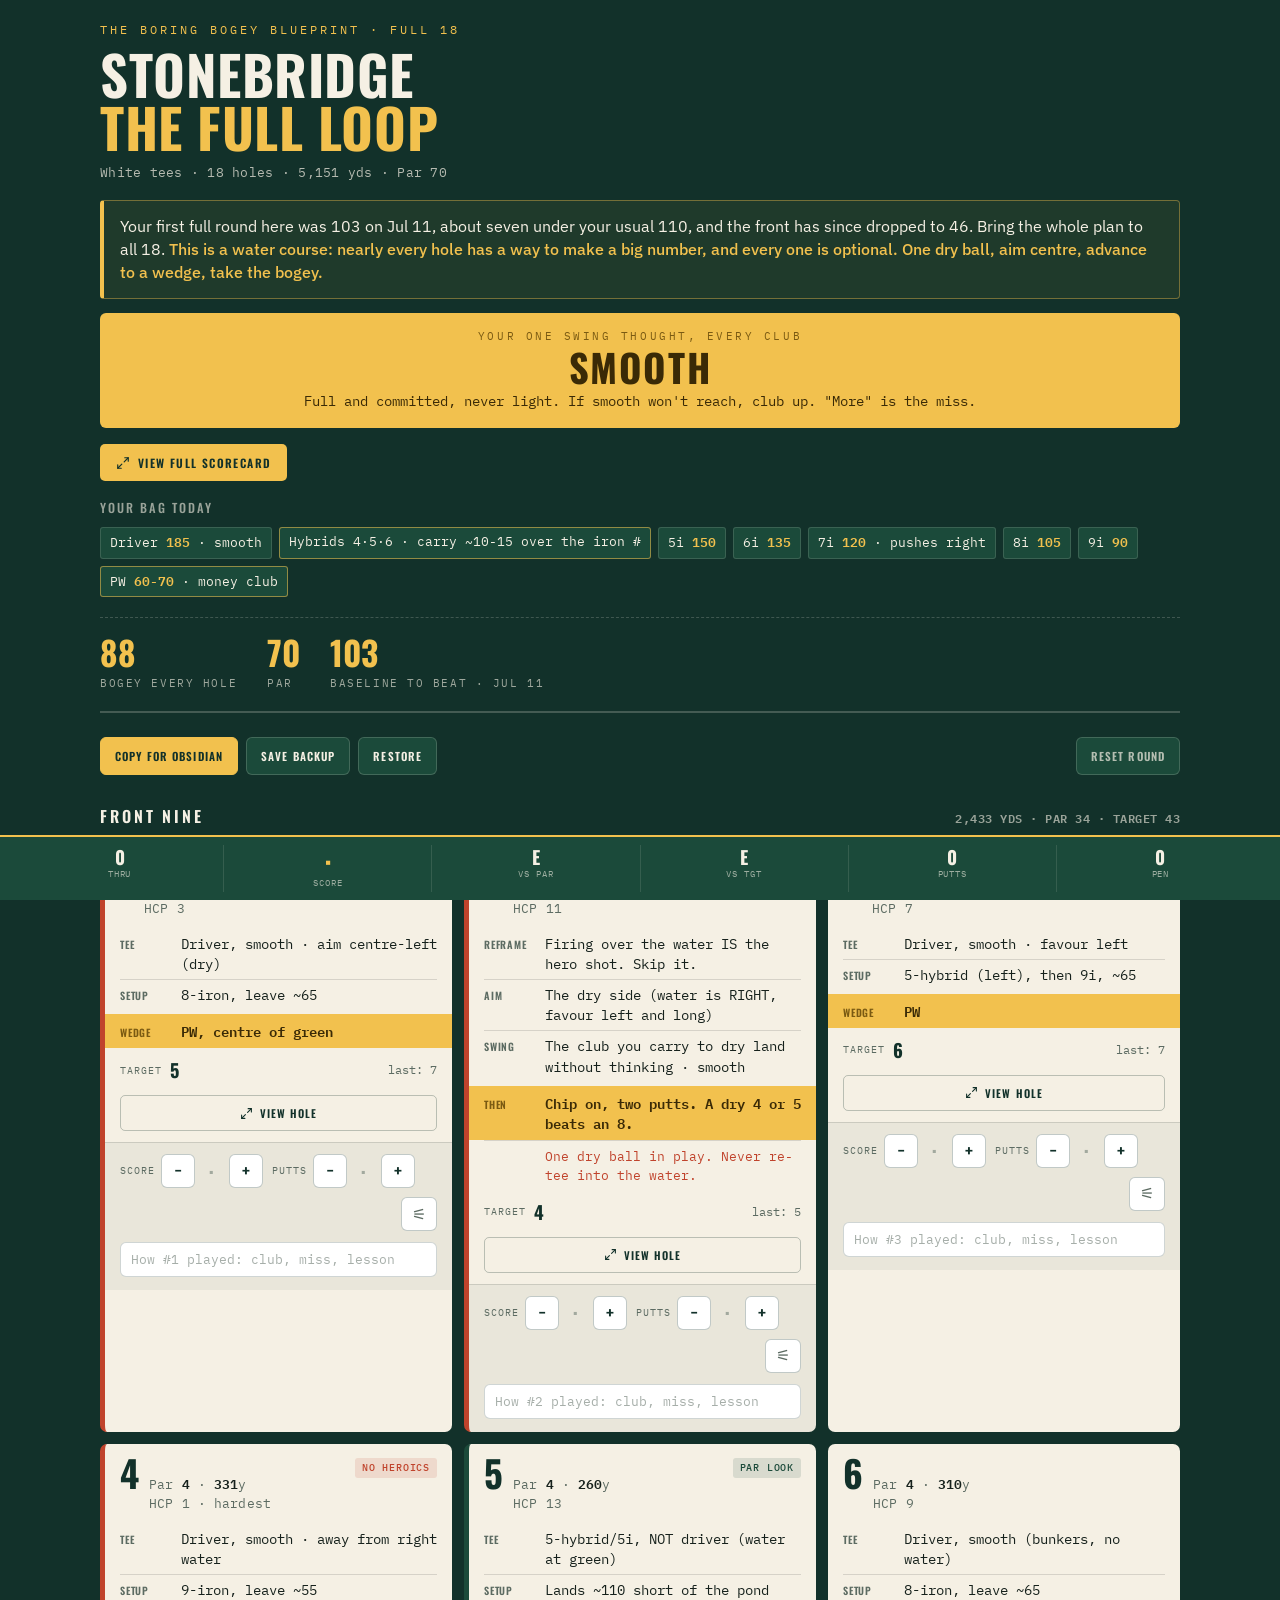
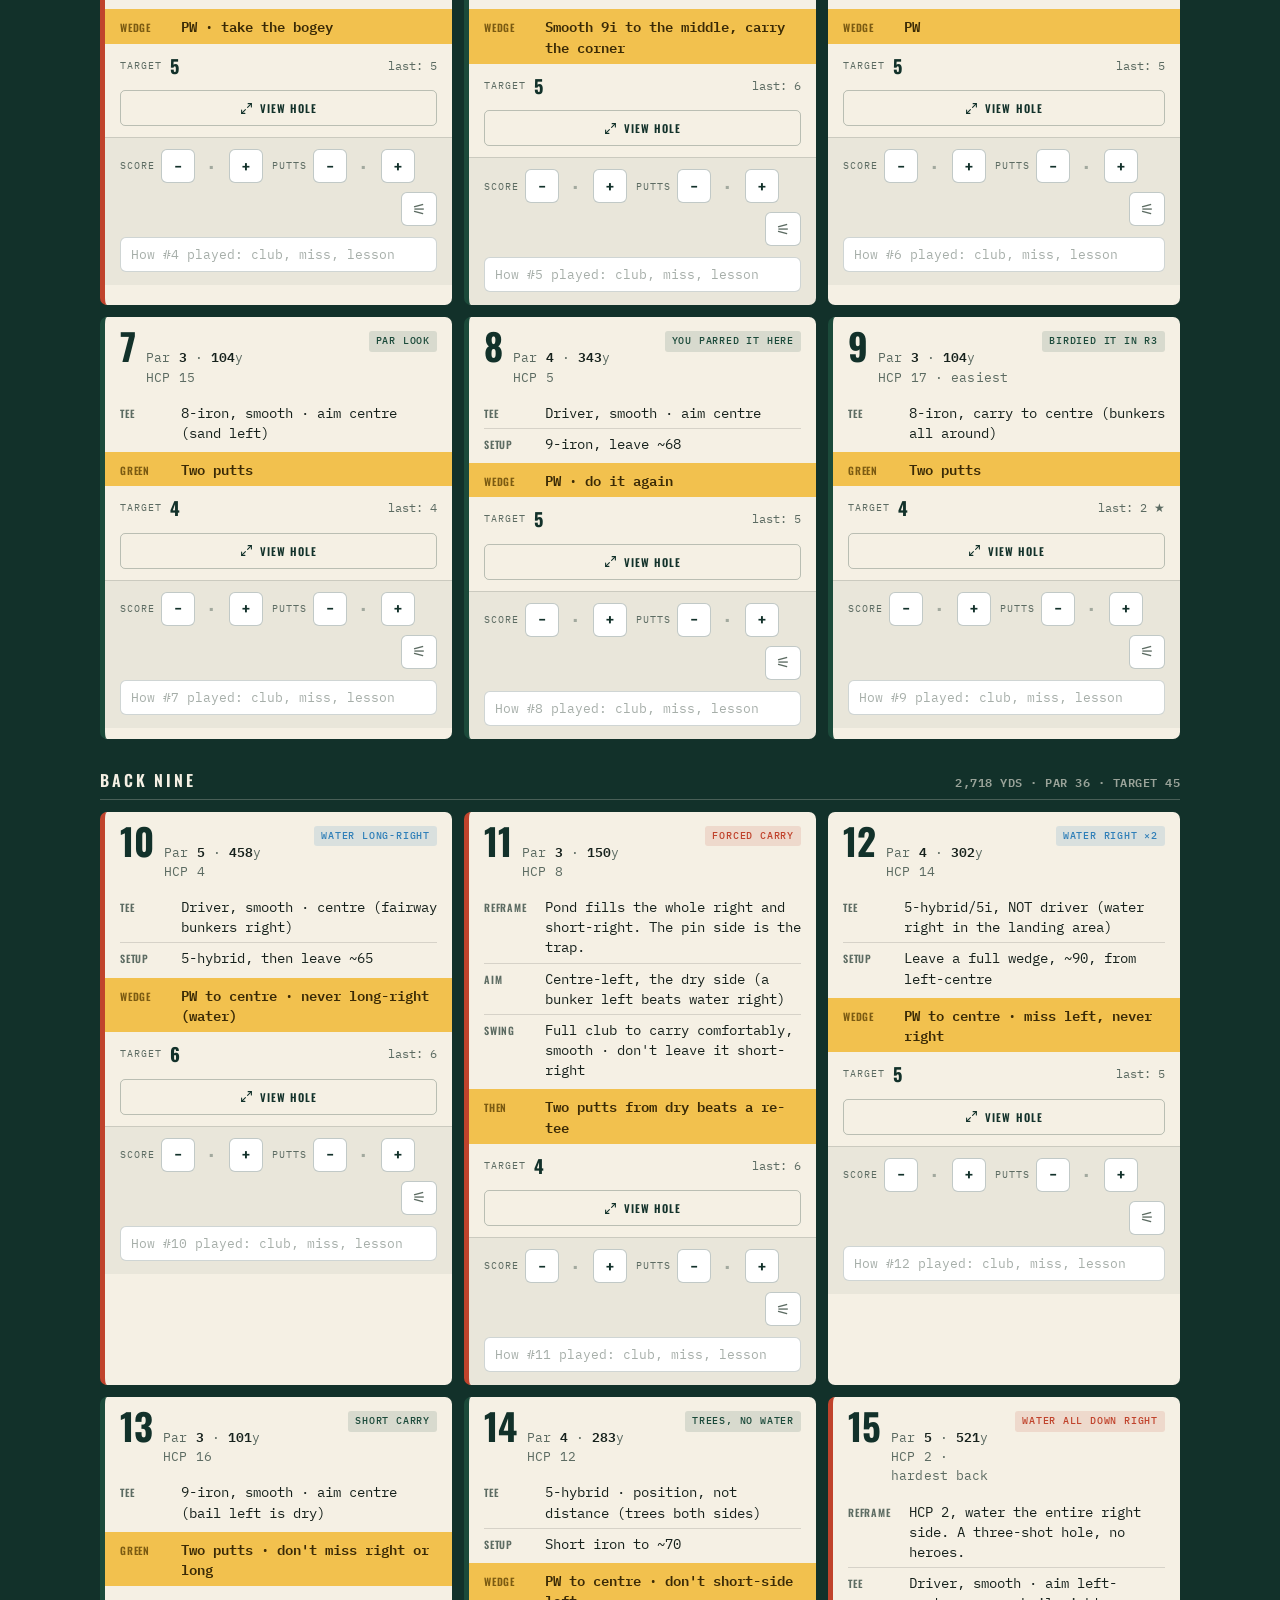
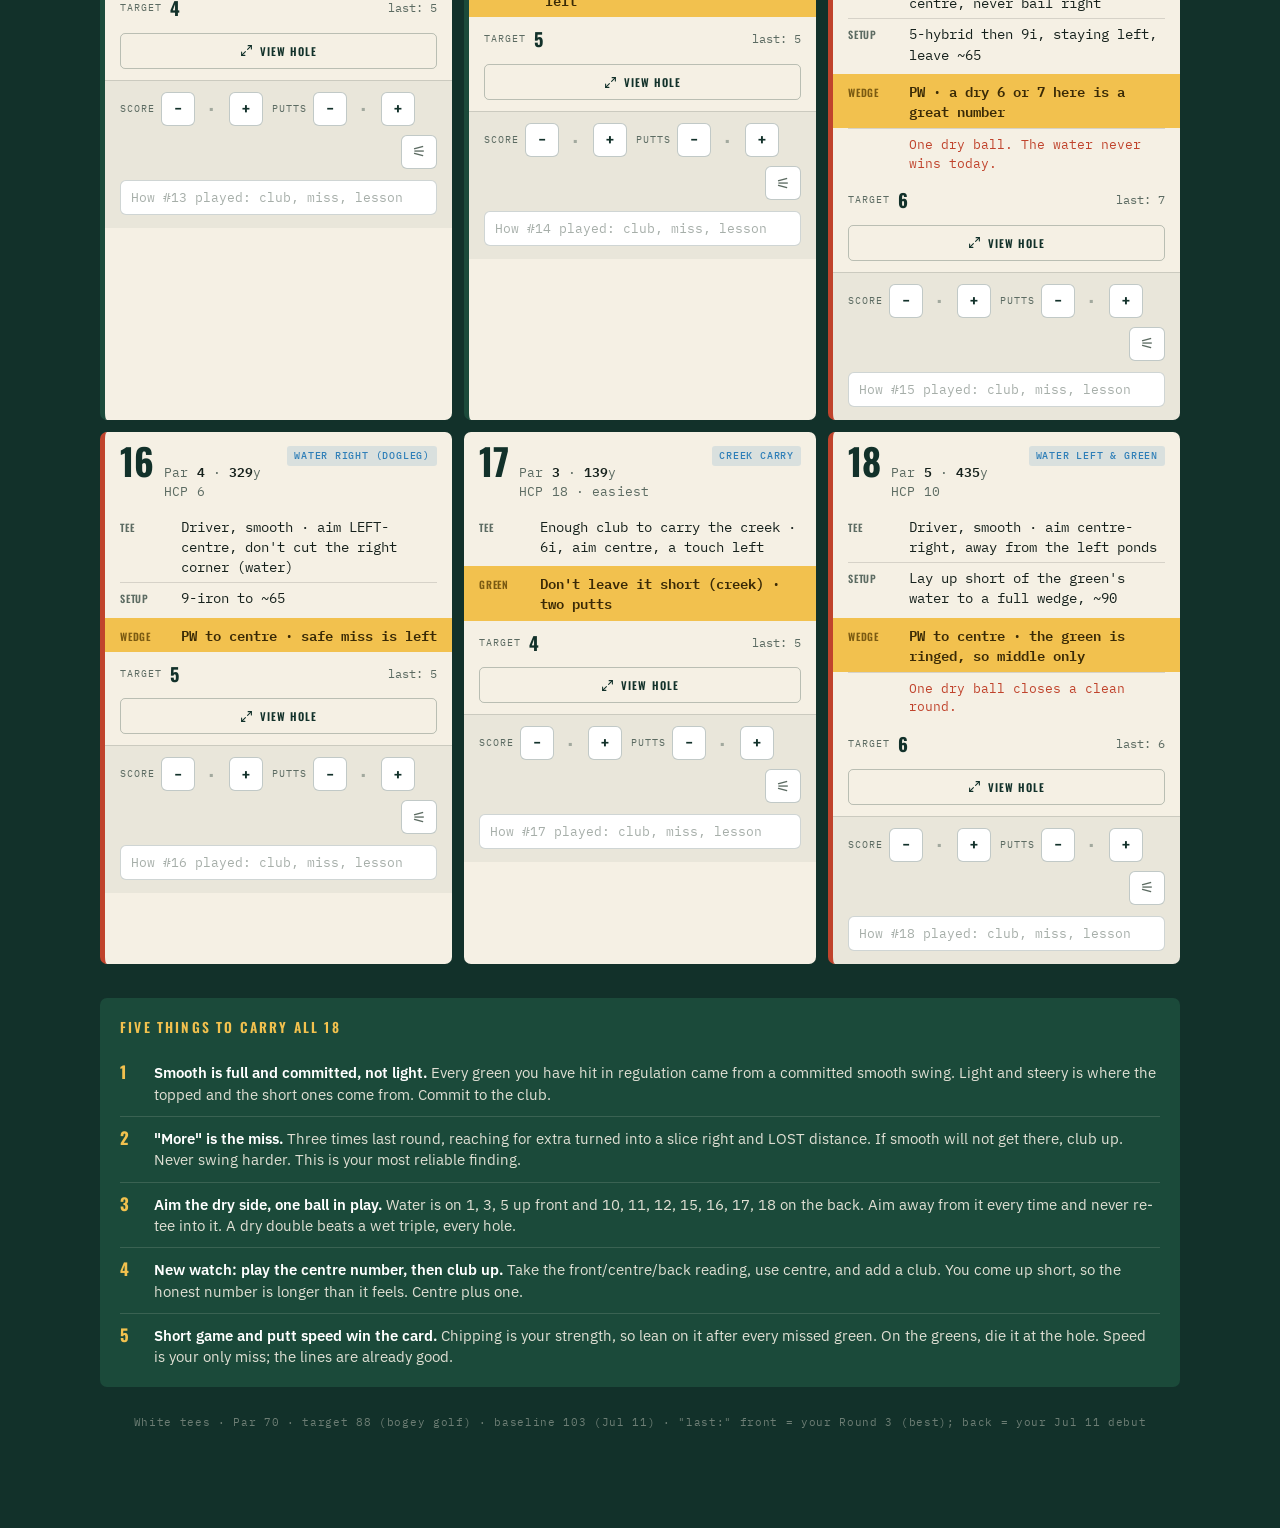
==== courses/stonebridge.html @ 6f376fc8 "Add golf tracker v1: Stonebridge full-18 card + dashboard - CONFIG-driven caddy card with live round" ====
<!DOCTYPE html>
<html lang="en">
<head>
<meta charset="UTF-8">
<meta name="viewport" content="width=device-width, initial-scale=1">
<title>Stonebridge · Full 18 · Boring Bogey</title>
<meta name="theme-color" content="#12312a">
<link rel="manifest" href="../manifest.webmanifest">
<link rel="preconnect" href="https://fonts.googleapis.com">
<link rel="preconnect" href="https://fonts.gstatic.com" crossorigin>
<link href="https://fonts.googleapis.com/css2?family=Oswald:wght@400;500;600;700&family=IBM+Plex+Mono:wght@400;500;600&family=IBM+Plex+Sans:wght@400;500&display=swap" rel="stylesheet">
<link rel="stylesheet" href="../assets/bbb.css">
</head>
<body>
<div class="wrap" id="app"></div>

<div class="lb" id="lb" role="dialog" aria-modal="true" aria-label="Hole photo">
  <div class="lb-inner">
    <div class="lb-bar">
      <span class="lb-h" id="lbH">Hole <b>1</b></span>
      <span class="lb-meta" id="lbMeta"></span>
      <button class="lb-close" id="lbClose">Close &#10005;</button>
    </div>
    <div class="lb-stage">
      <img class="lb-img" id="lbImg" alt="">
      <div class="lb-fallback" id="lbFallback"></div>
    </div>
    <div class="lb-nav" id="lbNav">
      <button id="lbPrev">&lsaquo; Prev hole</button>
      <button id="lbNext">Next hole &rsaquo;</button>
    </div>
  </div>
</div>

<script src="../assets/renderer.js"></script>
<script src="../assets/tracker.js"></script>
<script>
  fetch('../data/courses/stonebridge.json')
    .then(function (r) { if (!r.ok) throw new Error('HTTP ' + r.status); return r.json(); })
    .then(function (C) { BBB.render(C); BBB.initTracker(C); })
    .catch(function (e) {
      document.getElementById('app').innerHTML =
        '<p style="font-family:IBM Plex Mono,monospace;padding:20px 4px">Could not load course data (' + e.message + '). Open this on the hosted site so it can fetch its data.</p>';
    });
  if ('serviceWorker' in navigator) { navigator.serviceWorker.register('../sw.js').catch(function () {}); }
</script>
</body>
</html>
---- assets/bbb.css ----
/* Boring Bogey Blueprint — shared caddy + dashboard styles */
:root{
  --pine:#12312a; --fairway:#1b4a3a; --cream:#f5f0e4; --ink:#16211c;
  --pencil:#f2c14e; --flag:#c0432c; --water:#2f7fb8;
  --line:rgba(22,33,28,.14); --muted:#5c6b62;
  --over:#f2a99c; --under:#9fe3b8;
}
*{box-sizing:border-box;margin:0;padding:0}
html{-webkit-text-size-adjust:100%}
body{background:var(--pine);color:var(--cream);font-family:"IBM Plex Sans",system-ui,sans-serif;line-height:1.45;padding:22px 16px 96px}
.wrap{max-width:1080px;margin:0 auto}
a{color:var(--pencil)}

/* ---- header ---- */
header{border-bottom:2px solid rgba(245,240,228,.22);padding-bottom:20px;margin-bottom:24px}
.eyebrow{font-family:"IBM Plex Mono",monospace;font-size:.72rem;letter-spacing:.26em;text-transform:uppercase;color:var(--pencil);margin-bottom:8px}
h1{font-family:"Oswald",sans-serif;font-weight:700;font-size:clamp(2rem,7vw,3.4rem);line-height:.98;letter-spacing:.01em;text-transform:uppercase}
h1 span{color:var(--pencil);display:block}
.sub{font-family:"IBM Plex Mono",monospace;font-size:.82rem;color:rgba(245,240,228,.72);margin-top:10px;letter-spacing:.02em}
.thesis{margin-top:18px;padding:14px 16px;border:1px solid rgba(242,193,78,.4);border-left:4px solid var(--pencil);background:rgba(242,193,78,.06);border-radius:4px;font-size:.98rem}
.thesis b{color:var(--pencil);font-weight:500}
.tempo{margin-top:14px;padding:16px;background:var(--pencil);color:#3a2a06;border-radius:6px;text-align:center}
.tempo .lab{font-family:"IBM Plex Mono",monospace;font-size:.66rem;letter-spacing:.24em;text-transform:uppercase;color:#7a5a12}
.tempo .word{font-family:"Oswald";font-weight:700;font-size:2.4rem;line-height:1;letter-spacing:.04em;text-transform:uppercase;margin:4px 0 6px}
.tempo .note{font-size:.86rem;font-family:"IBM Plex Mono",monospace}
.card-btn{margin-top:16px;display:inline-flex;align-items:center;gap:8px;font-family:"Oswald";font-weight:600;text-transform:uppercase;letter-spacing:.12em;font-size:.72rem;color:var(--pine);background:var(--pencil);border:none;border-radius:5px;padding:10px 16px;cursor:pointer}
.card-btn:hover,.card-btn:focus-visible{filter:brightness(1.06);outline:none}
.card-btn svg{width:14px;height:14px}

/* ---- bag ---- */
.bag{margin-top:18px}
.bag-title{font-family:"Oswald";font-weight:500;text-transform:uppercase;letter-spacing:.16em;font-size:.78rem;color:rgba(245,240,228,.6);margin-bottom:10px}
.clubs{display:flex;flex-wrap:wrap;gap:7px}
.club{font-family:"IBM Plex Mono",monospace;font-size:.8rem;background:var(--fairway);border:1px solid rgba(245,240,228,.14);border-radius:3px;padding:5px 9px;white-space:nowrap}
.club b{color:var(--pencil);font-weight:600}
.club.star{border-color:rgba(242,193,78,.55)}

/* ---- stats ---- */
.score-strip{display:flex;flex-wrap:wrap;gap:18px 30px;margin-top:20px;padding-top:18px;border-top:1px dashed rgba(245,240,228,.2)}
.stat .n{font-family:"Oswald";font-weight:700;font-size:2.1rem;line-height:1;color:var(--pencil)}
.stat .l{font-family:"IBM Plex Mono",monospace;font-size:.7rem;letter-spacing:.14em;text-transform:uppercase;color:rgba(245,240,228,.62);margin-top:5px}

/* ---- nine header + grid ---- */
.nine{font-family:"Oswald";font-weight:600;text-transform:uppercase;letter-spacing:.18em;font-size:1rem;margin:30px 0 12px;padding-bottom:7px;border-bottom:1px solid rgba(245,240,228,.24);display:flex;justify-content:space-between;align-items:baseline}
.nine .tot{font-family:"IBM Plex Mono",monospace;font-size:.76rem;letter-spacing:.04em;color:rgba(245,240,228,.6)}
.grid{display:grid;grid-template-columns:1fr;gap:12px}
@media(min-width:640px){.grid{grid-template-columns:1fr 1fr}}
@media(min-width:940px){.grid{grid-template-columns:1fr 1fr 1fr}}

/* ---- hole card ---- */
.hole{background:var(--cream);color:var(--ink);border-radius:7px;padding:14px 15px 13px;position:relative;overflow:hidden;display:flex;flex-direction:column}
.hole.hard{border-left:5px solid var(--flag)}
.hole.short{border-left:5px solid var(--fairway)}
.htop{display:flex;align-items:baseline;gap:10px;margin-bottom:11px}
.num{font-family:"Oswald";font-weight:700;font-size:2.3rem;line-height:.8;color:var(--pine)}
.meta{font-family:"IBM Plex Mono",monospace;font-size:.82rem;color:var(--muted);letter-spacing:.01em}
.meta b{color:var(--ink);font-weight:600}
.meta .alt{color:var(--water)}
.tag{margin-left:auto;font-family:"IBM Plex Mono",monospace;font-size:.62rem;letter-spacing:.08em;text-transform:uppercase;padding:3px 7px;border-radius:3px;font-weight:500;white-space:nowrap;align-self:flex-start}
.tag.par{background:rgba(27,74,58,.13);color:var(--fairway)}
.tag.flag{background:rgba(192,67,44,.13);color:var(--flag)}
.tag.water{background:rgba(47,127,184,.14);color:var(--water)}
.flow{display:flex;flex-direction:column;gap:0}
.step{display:flex;align-items:baseline;gap:9px;padding:5px 0;border-top:1px solid var(--line)}
.step:first-child{border-top:none}
.step .k{font-family:"Oswald";font-weight:600;text-transform:uppercase;letter-spacing:.08em;font-size:.64rem;color:var(--muted);width:52px;flex-shrink:0;padding-top:2px}
.step .v{font-family:"IBM Plex Mono",monospace;font-size:.87rem;color:var(--ink)}
.step.wedge{background:var(--pencil);margin:4px -15px 0;padding:7px 15px;border:none}
.step.wedge .k{color:#7a5a12}
.step.wedge .v{color:#3a2a06;font-weight:600}
.step.note{padding-top:7px}
.step.note .v{color:var(--flag);font-size:.8rem}
.step.tee2 .v{color:var(--water);font-size:.8rem}
.target{margin-top:9px;display:flex;align-items:center;gap:8px;font-family:"IBM Plex Mono",monospace;font-size:.8rem}
.target .lab{color:var(--muted);text-transform:uppercase;letter-spacing:.1em;font-size:.62rem}
.target .sc{font-family:"Oswald";font-weight:700;font-size:1.15rem;color:var(--pine)}
.target .last{margin-left:auto;color:var(--muted);font-size:.72rem}
.viewbtn{margin-top:11px;width:100%;display:flex;align-items:center;justify-content:center;gap:7px;font-family:"Oswald";font-weight:600;text-transform:uppercase;letter-spacing:.1em;font-size:.68rem;color:var(--pine);background:transparent;border:1px solid rgba(18,49,42,.26);border-radius:5px;padding:9px;cursor:pointer;transition:background .15s,border-color .15s}
.viewbtn:hover,.viewbtn:focus-visible{background:rgba(18,49,42,.07);border-color:var(--pine);outline:none}
.viewbtn svg{width:13px;height:13px}

/* ---- tracker ---- */
.trk{margin:11px -15px -13px;padding:11px 15px 13px;background:rgba(18,49,42,.05);border-top:1px solid var(--line);display:flex;flex-wrap:wrap;align-items:center;gap:9px}
.trk-grp{display:flex;align-items:center;gap:6px}
.trk-lab{font-family:"IBM Plex Mono",monospace;font-size:.6rem;letter-spacing:.1em;text-transform:uppercase;color:var(--muted)}
.stp{display:inline-flex;align-items:center;gap:2px}
.stp button{width:34px;height:34px;border:1px solid rgba(18,49,42,.26);background:#fff;color:var(--pine);font-family:"Oswald";font-weight:700;font-size:1.1rem;line-height:1;border-radius:6px;cursor:pointer}
.stp button:active{background:rgba(18,49,42,.1)}
.stv{min-width:30px;text-align:center;font-family:"Oswald";font-weight:700;font-size:1.25rem;color:var(--pine);cursor:pointer}
.stv.empty{color:rgba(92,107,98,.5)}
.pen{margin-left:auto;width:36px;height:34px;border:1px solid rgba(18,49,42,.26);background:#fff;color:var(--muted);font-size:1rem;border-radius:6px;cursor:pointer}
.pen.on{background:var(--flag);border-color:var(--flag);color:#fff}
.adj{flex:1 1 100%;margin-top:2px;font-family:"IBM Plex Mono",monospace;font-size:.8rem;color:var(--ink);background:#fff;border:1px solid rgba(18,49,42,.2);border-radius:6px;padding:8px 10px}
.adj::placeholder{color:rgba(92,107,98,.55)}

/* ---- tools row ---- */
.tools{display:flex;flex-wrap:wrap;gap:8px;margin:24px 0 4px}
.tools button,.tools label{font-family:"Oswald";font-weight:600;text-transform:uppercase;letter-spacing:.1em;font-size:.7rem;color:var(--cream);background:var(--fairway);border:1px solid rgba(245,240,228,.18);border-radius:6px;padding:10px 14px;cursor:pointer}
.tools button:hover,.tools label:hover{background:#245b47}
.tools .prime{background:var(--pencil);color:var(--pine);border-color:var(--pencil)}
.tools .tReset{margin-left:auto;color:rgba(245,240,228,.7)}
.tools input[type=file]{display:none}

/* ---- fixed summary bar ---- */
.summary{position:fixed;left:0;right:0;bottom:0;z-index:900;background:var(--fairway);border-top:2px solid var(--pencil);display:flex;padding:8px max(16px,env(safe-area-inset-left)) calc(8px + env(safe-area-inset-bottom))}
.summary .cell{flex:1;text-align:center;padding:2px 4px;border-right:1px solid rgba(245,240,228,.12)}
.summary .cell:last-child{border-right:none}
.summary .cell .cn{font-family:"Oswald";font-weight:700;font-size:1.15rem;line-height:1.05;color:var(--cream)}
.summary .cell.big .cn{font-size:1.7rem;color:var(--pencil)}
.summary .cell .cl{font-family:"IBM Plex Mono",monospace;font-size:.56rem;letter-spacing:.1em;text-transform:uppercase;color:rgba(245,240,228,.6);margin-top:1px}
.summary .over{color:var(--over)}
.summary .under{color:var(--under)}

/* ---- keys ---- */
.keys{margin-top:34px;background:var(--fairway);border-radius:7px;padding:20px 20px 8px}
.keys h2{font-family:"Oswald";font-weight:600;text-transform:uppercase;letter-spacing:.16em;font-size:.85rem;color:var(--pencil);margin-bottom:14px}
.key{display:flex;gap:12px;padding:11px 0;border-top:1px solid rgba(245,240,228,.14)}
.key:first-of-type{border-top:none}
.key .i{font-family:"Oswald";font-weight:700;color:var(--pencil);font-size:1.05rem;line-height:1.2;flex-shrink:0;width:22px}
.key .t{font-size:.92rem;color:rgba(245,240,228,.9)}
.key .t b{color:#fff;font-weight:600}
footer{margin-top:26px;text-align:center;font-family:"IBM Plex Mono",monospace;font-size:.7rem;color:rgba(245,240,228,.4);letter-spacing:.06em;line-height:1.7}

/* ---- lightbox ---- */
.lb{position:fixed;inset:0;background:rgba(6,18,14,.95);display:none;align-items:center;justify-content:center;padding:18px;z-index:999}
.lb.open{display:flex}
.lb-inner{max-width:1100px;width:100%;display:flex;flex-direction:column;gap:13px}
.lb-bar{display:flex;align-items:baseline;gap:12px;color:var(--cream)}
.lb-h{font-family:"Oswald";font-weight:700;text-transform:uppercase;letter-spacing:.04em;font-size:1.35rem}
.lb-h b{color:var(--pencil)}
.lb-meta{font-family:"IBM Plex Mono",monospace;font-size:.85rem;color:rgba(245,240,228,.7)}
.lb-close{margin-left:auto;background:transparent;border:1px solid rgba(245,240,228,.4);color:var(--cream);font-family:"Oswald";font-weight:600;font-size:.8rem;letter-spacing:.1em;text-transform:uppercase;padding:8px 14px;border-radius:5px;cursor:pointer}
.lb-close:hover,.lb-close:focus-visible{background:rgba(245,240,228,.12);outline:none}
.lb-stage{position:relative;background:rgba(0,0,0,.35);border-radius:8px;overflow:hidden;display:flex;align-items:center;justify-content:center;min-height:220px}
.lb-img{max-width:100%;max-height:74vh;display:block;object-fit:contain}
.lb-fallback{display:none;padding:44px 22px;text-align:center;color:rgba(245,240,228,.82);font-size:.95rem;line-height:1.6;font-family:"IBM Plex Mono",monospace}
.lb-fallback a{color:var(--pencil)}
.lb-nav{display:flex;justify-content:space-between;gap:12px}
.lb-nav.hide{display:none}
.lb-nav button{flex:1;background:var(--fairway);border:1px solid rgba(245,240,228,.18);color:var(--cream);font-family:"Oswald";font-weight:600;text-transform:uppercase;letter-spacing:.1em;font-size:.8rem;padding:12px;border-radius:6px;cursor:pointer}
.lb-nav button:hover,.lb-nav button:focus-visible{background:#245b47;outline:none}

/* ---- dashboard ---- */
.dash-sec{margin-top:34px}
.dash-sec h2{font-family:"Oswald";font-weight:600;text-transform:uppercase;letter-spacing:.16em;font-size:.9rem;color:var(--pencil);margin-bottom:14px;padding-bottom:7px;border-bottom:1px solid rgba(245,240,228,.24)}
.chart-card{background:var(--fairway);border-radius:7px;padding:18px}
.chart-card .ct{font-family:"IBM Plex Mono",monospace;font-size:.74rem;color:rgba(245,240,228,.7);margin-bottom:8px;letter-spacing:.04em}
.chart-card svg{width:100%;height:auto;display:block;overflow:visible}
.rounds{display:flex;flex-direction:column;gap:10px}
.rd{background:var(--cream);color:var(--ink);border-radius:7px;padding:13px 15px;display:flex;flex-wrap:wrap;align-items:baseline;gap:6px 12px}
.rd .rd-score{font-family:"Oswald";font-weight:700;font-size:1.9rem;line-height:.9;color:var(--pine)}
.rd .rd-par{font-family:"IBM Plex Mono",monospace;font-size:.82rem;color:var(--muted)}
.rd .rd-course{font-family:"Oswald";font-weight:600;text-transform:uppercase;letter-spacing:.05em;font-size:.9rem;color:var(--ink)}
.rd .rd-meta{font-family:"IBM Plex Mono",monospace;font-size:.72rem;color:var(--muted);width:100%}
.rd .rd-note{font-size:.86rem;color:var(--ink);width:100%;opacity:.85}
.rd .rd-flag{font-family:"IBM Plex Mono",monospace;font-size:.6rem;letter-spacing:.08em;text-transform:uppercase;color:var(--flag);border:1px solid rgba(192,67,44,.4);border-radius:3px;padding:2px 5px}
.course-links{display:flex;flex-wrap:wrap;gap:10px}
.course-links a{font-family:"Oswald";font-weight:600;text-transform:uppercase;letter-spacing:.08em;font-size:.82rem;color:var(--pine);background:var(--pencil);border-radius:6px;padding:12px 16px;text-decoration:none}
.course-links .soon{background:var(--fairway);color:rgba(245,240,228,.6);cursor:default}

/* ---- print ---- */
@media print{
  body{background:#fff;color:#000;padding:0}
  .thesis,.tempo{background:none;color:#000}
  .tempo{border:2px solid #f2c14e}
  .hole{border:1px solid #ccc}
  .step.wedge{background:#f2c14e !important;-webkit-print-color-adjust:exact;print-color-adjust:exact}
  .keys{background:#f0ede4;color:#000}
  .grid{grid-template-columns:1fr 1fr 1fr}
  .club{border:1px solid #999}
  .viewbtn,.card-btn{display:none}
  .summary,.tools,.trk,.adj{display:none !important}
}
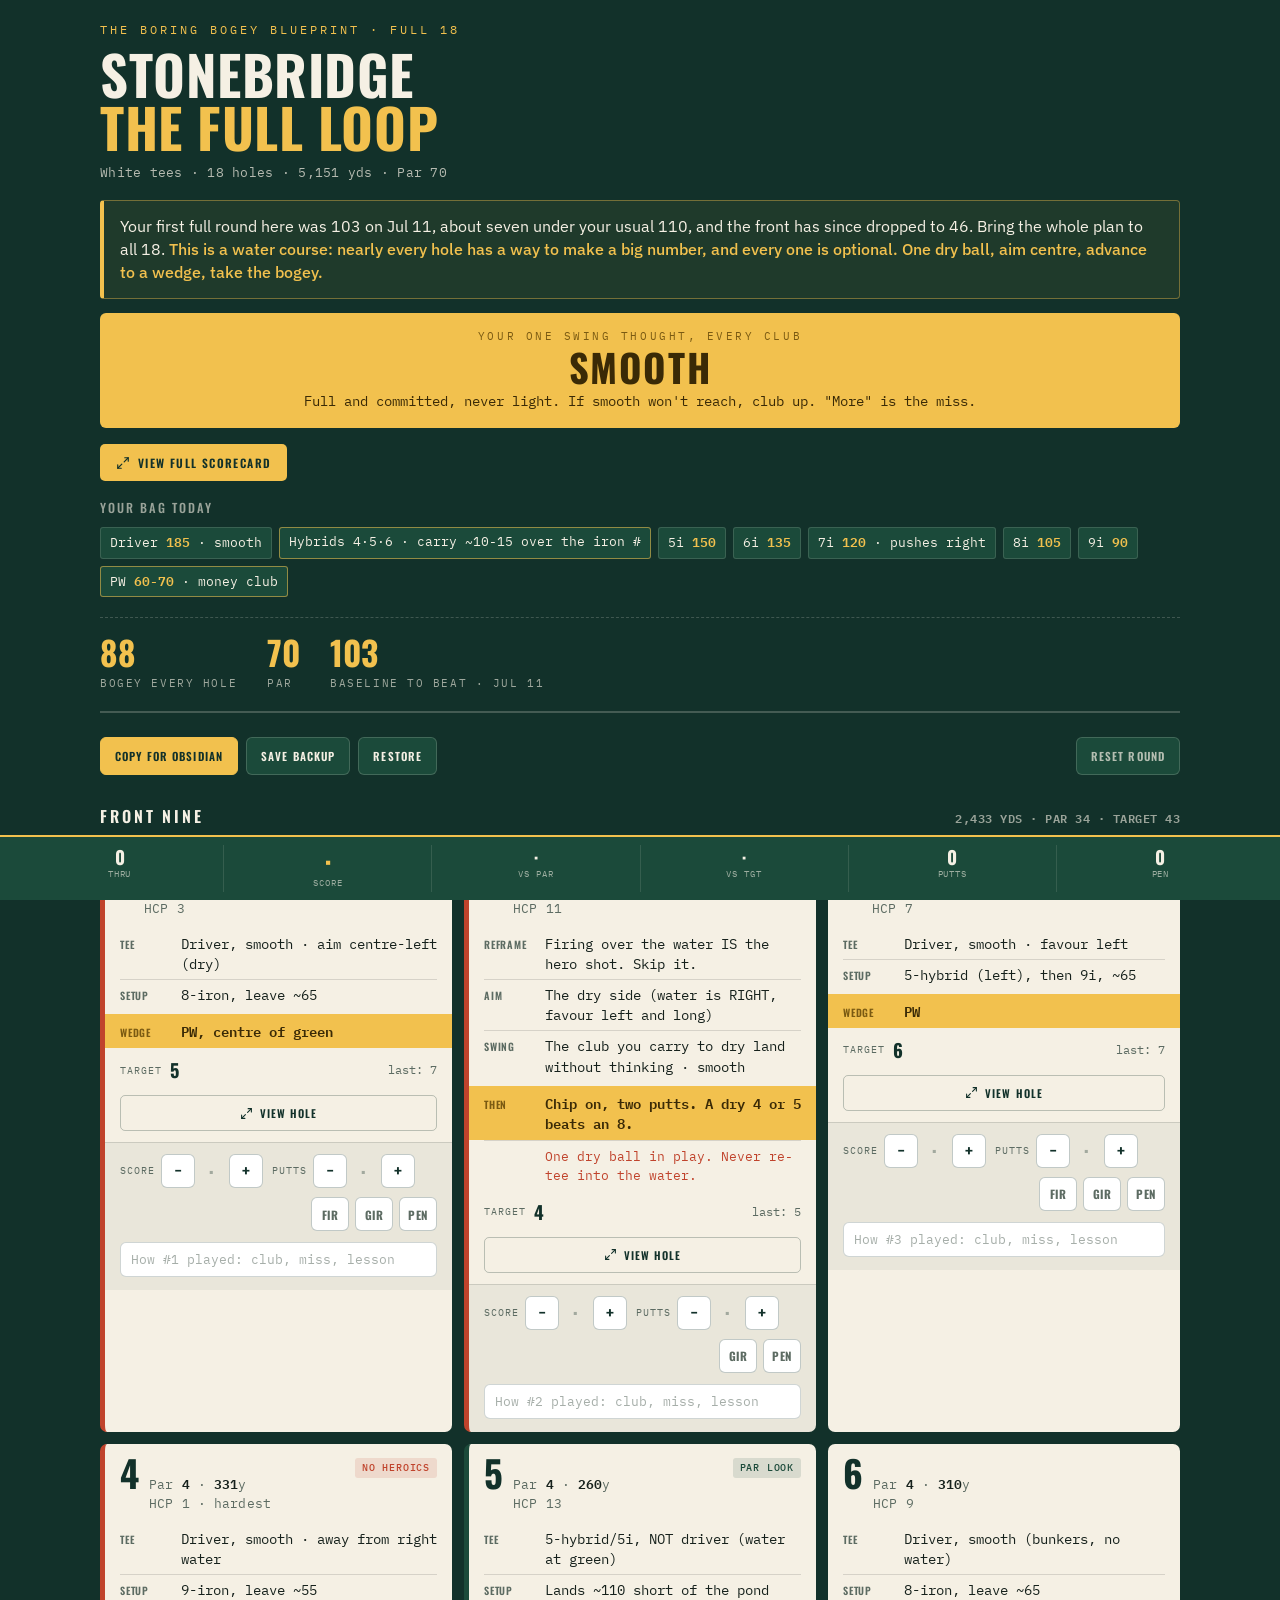
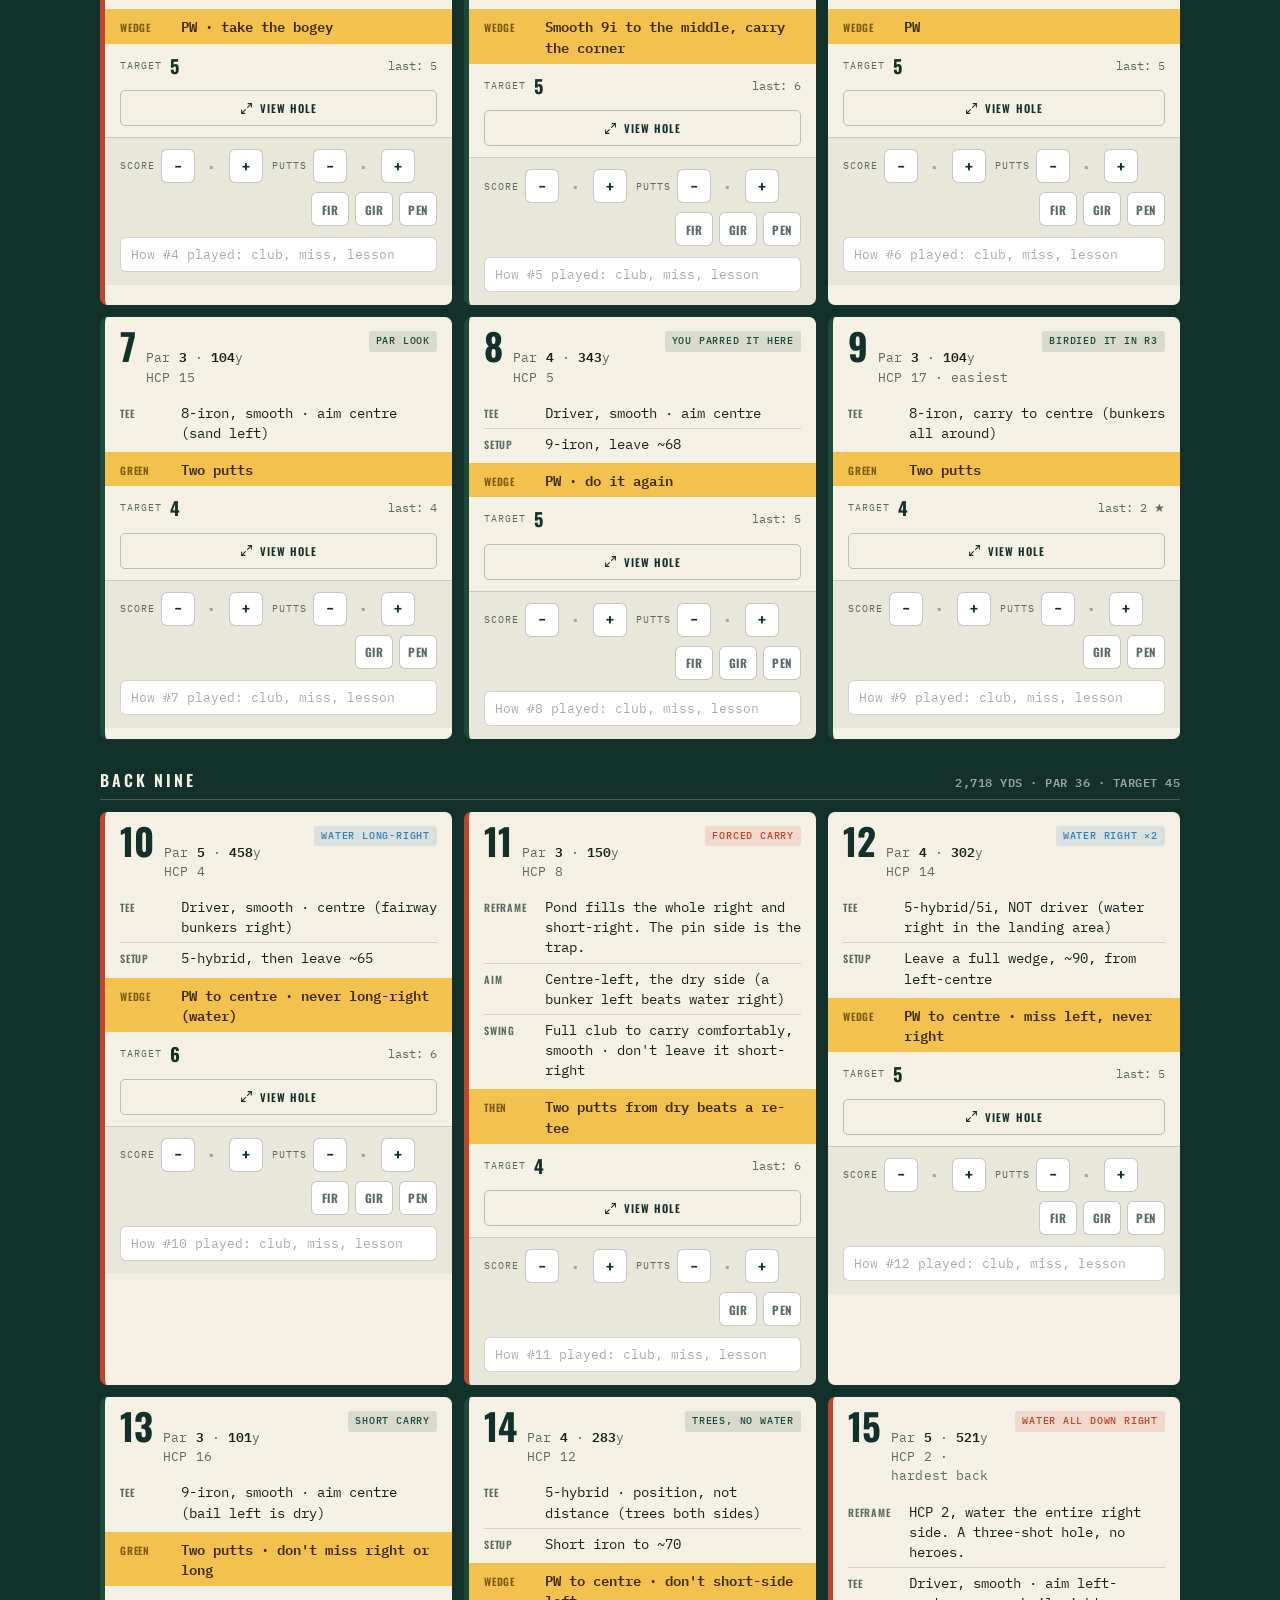
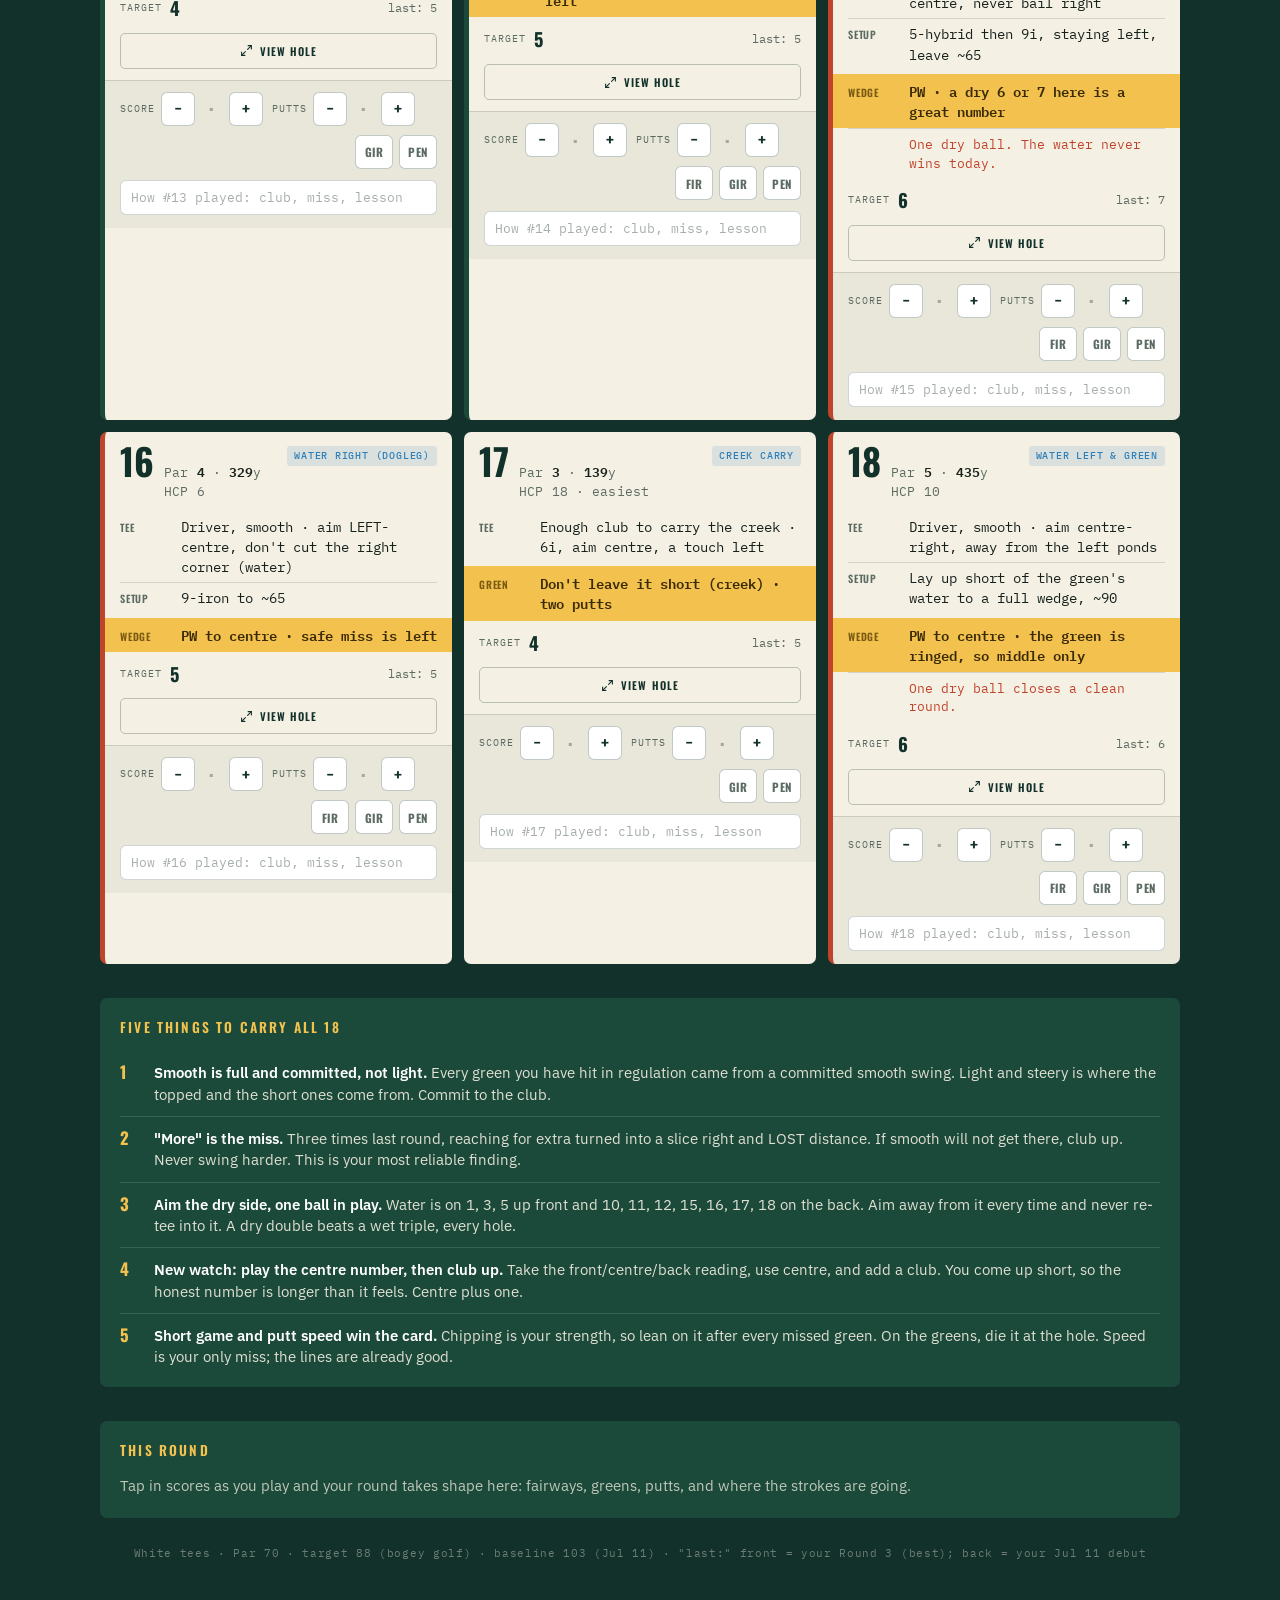
==== commit 96960ccb: "App icon + install metadata; penalty toggle reads "PEN" - Golf-flag app icon (favicon.svg + PNG icon" ====
--- a/courses/stonebridge.html
+++ b/courses/stonebridge.html
@@ -6,6 +6,9 @@
 <title>Stonebridge · Full 18 · Boring Bogey</title>
 <meta name="theme-color" content="#12312a">
 <link rel="manifest" href="../manifest.webmanifest">
+<link rel="icon" href="../favicon.svg" type="image/svg+xml">
+<link rel="icon" href="../favicon-32.png" sizes="32x32" type="image/png">
+<link rel="apple-touch-icon" href="../apple-touch-icon.png">
 <link rel="preconnect" href="https://fonts.googleapis.com">
 <link rel="preconnect" href="https://fonts.gstatic.com" crossorigin>
 <link href="https://fonts.googleapis.com/css2?family=Oswald:wght@400;500;600;700&family=IBM+Plex+Mono:wght@400;500;600&family=IBM+Plex+Sans:wght@400;500&display=swap" rel="stylesheet">
--- a/assets/bbb.css
+++ b/assets/bbb.css
@@ -92,6 +92,27 @@
 .pen.on{background:var(--flag);border-color:var(--flag);color:#fff}
 .adj{flex:1 1 100%;margin-top:2px;font-family:"IBM Plex Mono",monospace;font-size:.8rem;color:var(--ink);background:#fff;border:1px solid rgba(18,49,42,.2);border-radius:6px;padding:8px 10px}
 .adj::placeholder{color:rgba(92,107,98,.55)}
+.tgls{display:flex;gap:6px;margin-left:auto}
+.tgl{min-width:38px;height:34px;padding:0 8px;border:1px solid rgba(18,49,42,.26);background:#fff;color:var(--muted);font-family:"Oswald";font-weight:700;font-size:.72rem;letter-spacing:.04em;border-radius:6px;cursor:pointer}
+.tgl.on{background:var(--fairway);border-color:var(--fairway);color:#fff}
+.tgl.pen.on{background:var(--flag);border-color:var(--flag);color:#fff}
+.stv.sc-under{color:#1b7a4a}
+.stv.sc-on{color:var(--pine)}
+.stv.sc-over{color:var(--flag)}
+
+/* ---- round insights ---- */
+.insights{margin-top:34px;background:var(--fairway);border-radius:7px;padding:20px}
+.insights h2{font-family:"Oswald";font-weight:600;text-transform:uppercase;letter-spacing:.16em;font-size:.85rem;color:var(--pencil);margin-bottom:14px;display:flex;align-items:baseline;gap:10px}
+.ins-thru{font-family:"IBM Plex Mono",monospace;font-size:.7rem;letter-spacing:.08em;color:rgba(245,240,228,.6);text-transform:none}
+.ins-empty{font-size:.92rem;color:rgba(245,240,228,.75);line-height:1.6}
+.ins-grid{display:grid;grid-template-columns:repeat(3,1fr);gap:10px}
+@media(min-width:640px){.ins-grid{grid-template-columns:repeat(5,1fr)}}
+.ins-tile{background:rgba(18,49,42,.5);border:1px solid rgba(245,240,228,.1);border-radius:6px;padding:12px 10px;text-align:center}
+.ins-tile .itn{font-family:"Oswald";font-weight:700;font-size:1.55rem;line-height:1;color:var(--pencil)}
+.ins-tile .itl{font-family:"IBM Plex Mono",monospace;font-size:.58rem;letter-spacing:.06em;text-transform:uppercase;color:rgba(245,240,228,.62);margin-top:6px;line-height:1.3}
+.ins-leak{margin-top:14px;font-family:"IBM Plex Mono",monospace;font-size:.8rem;color:rgba(245,240,228,.85);line-height:1.8}
+.ins-leak b{color:#fff}
+.summary{cursor:pointer}
 
 /* ---- tools row ---- */
 .tools{display:flex;flex-wrap:wrap;gap:8px;margin:24px 0 4px}
